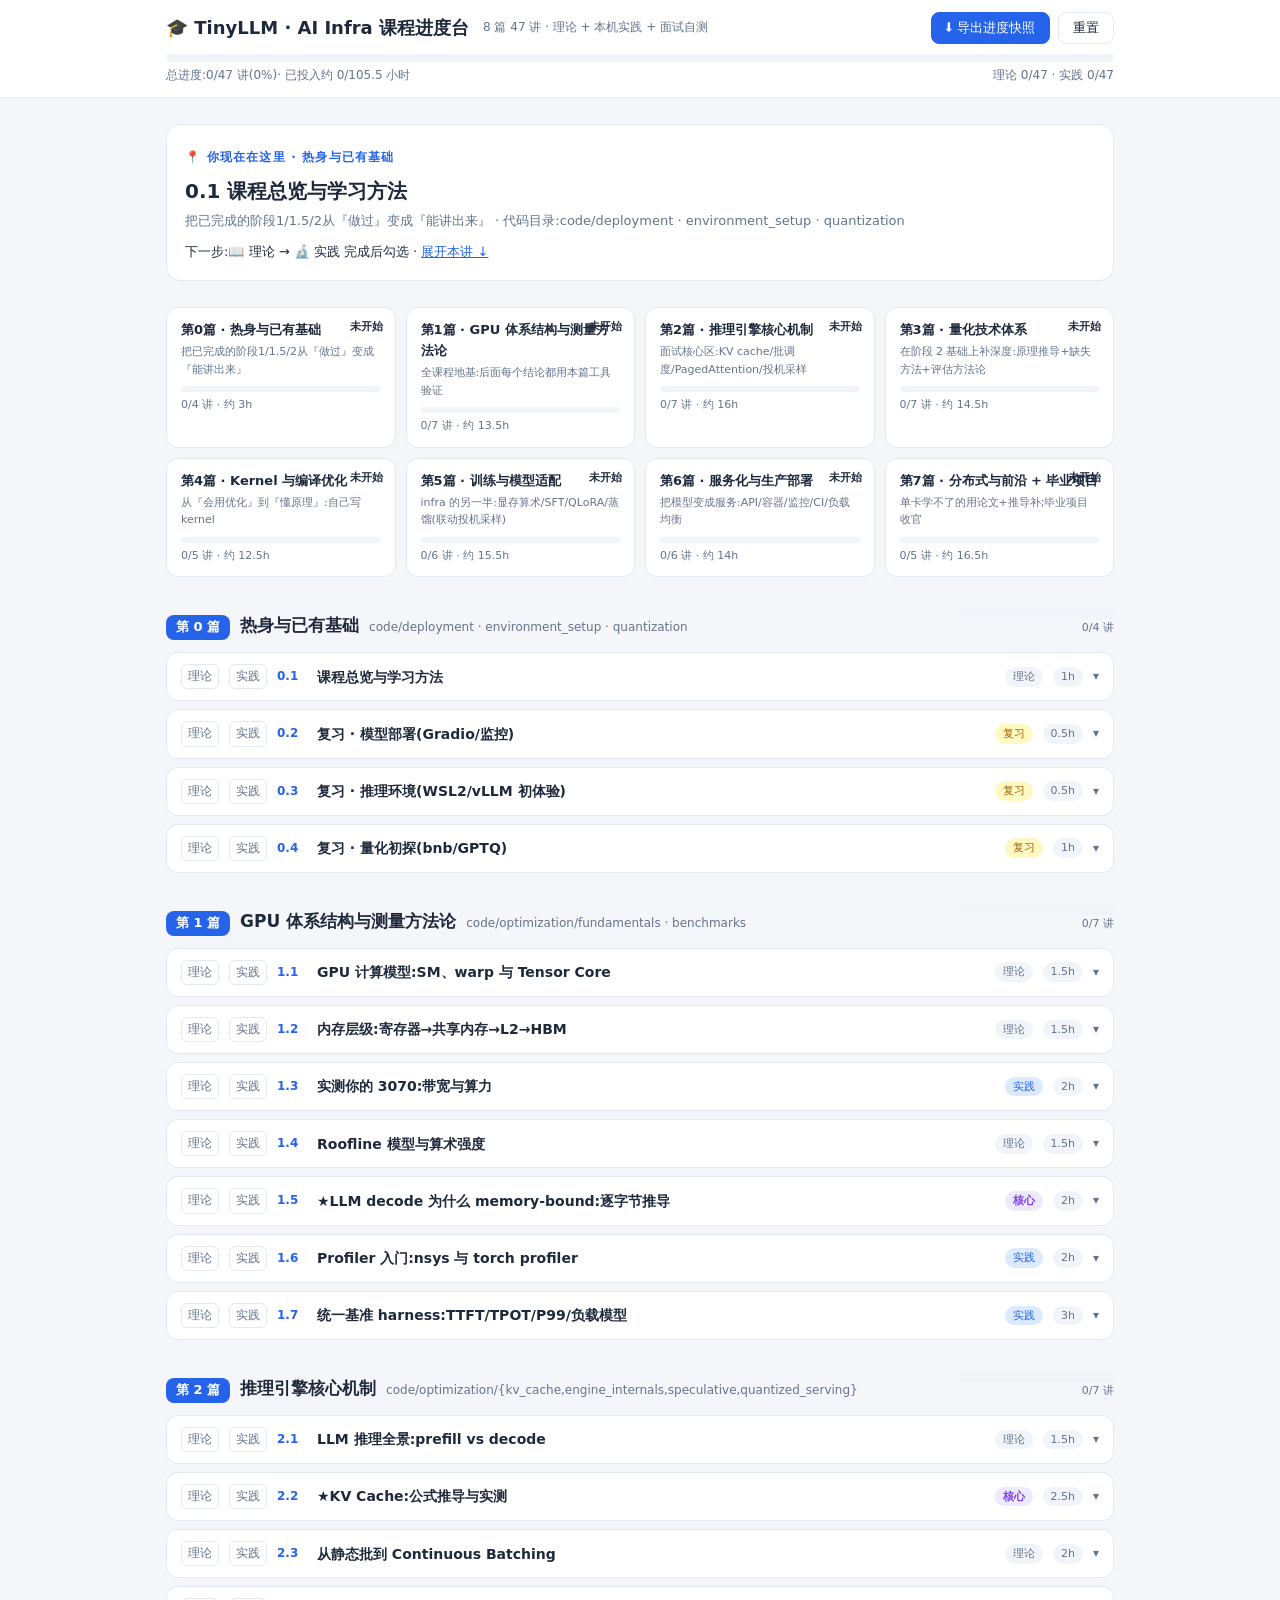
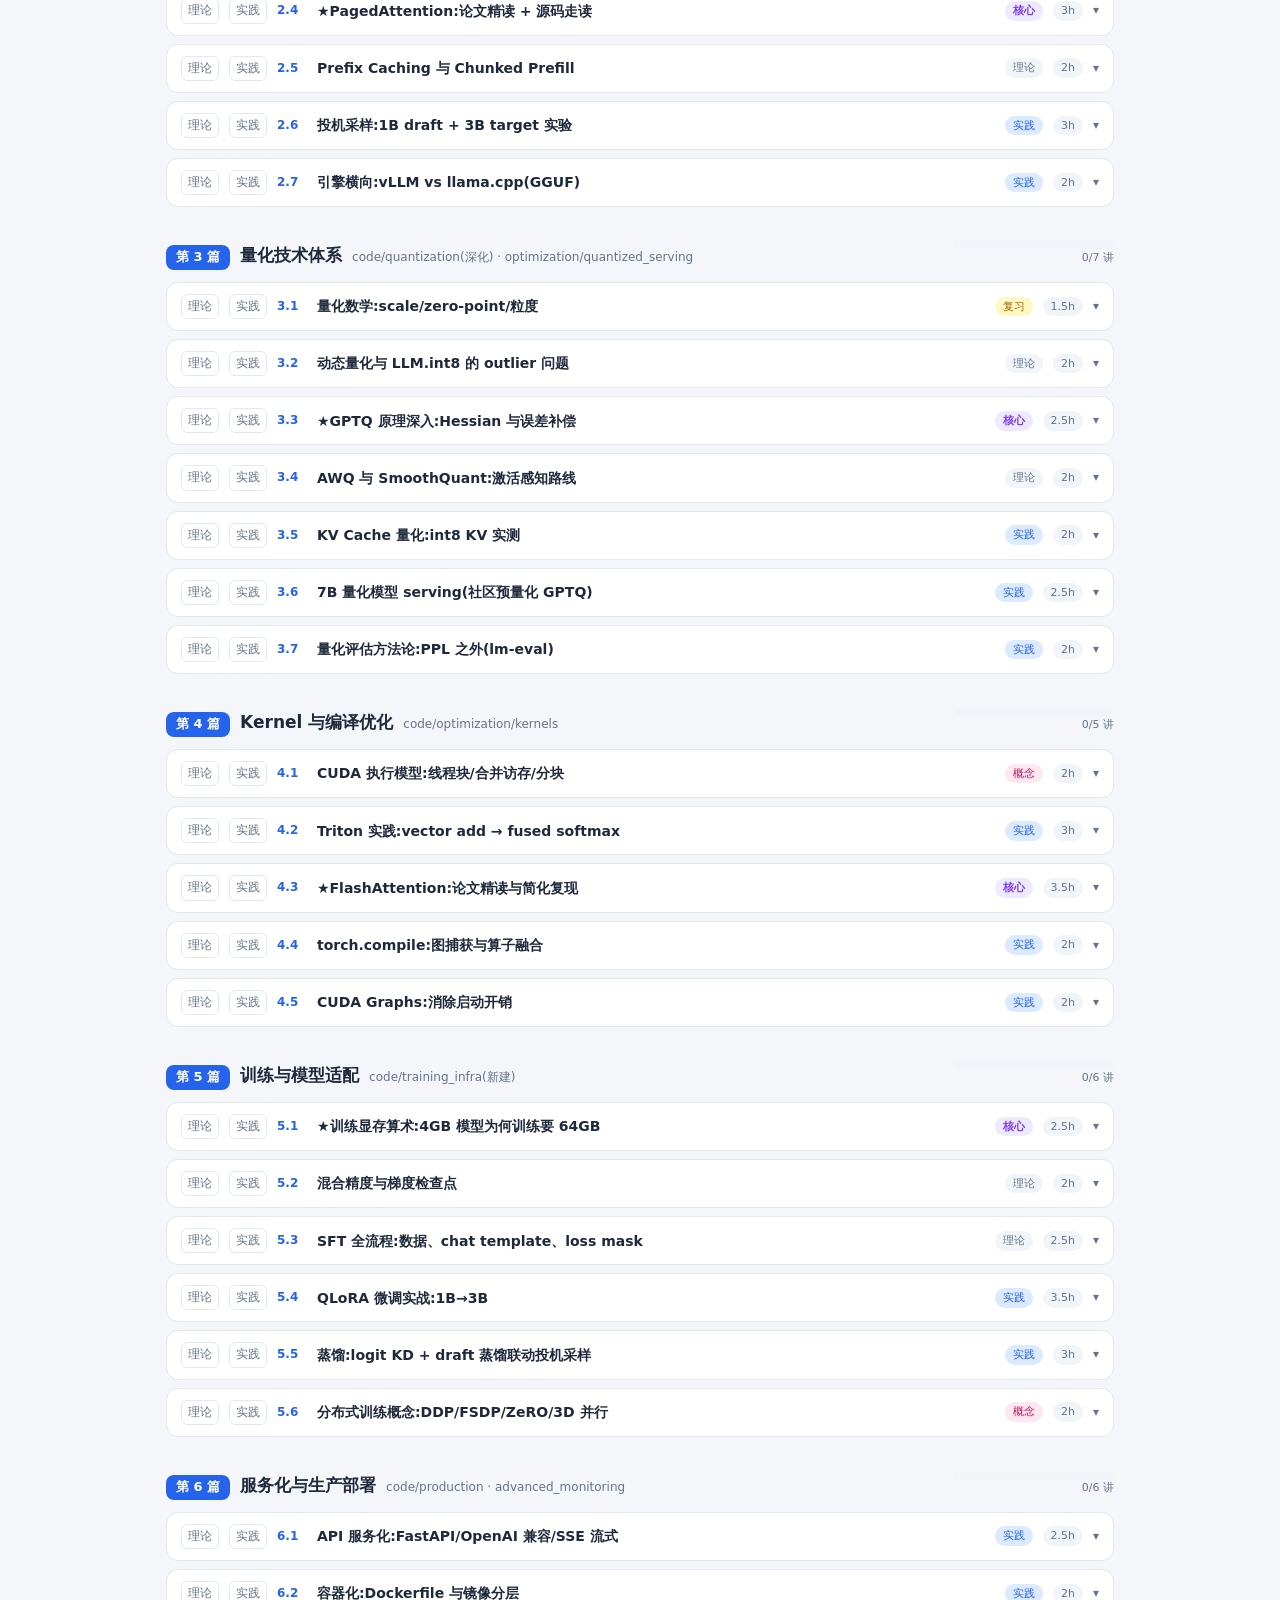
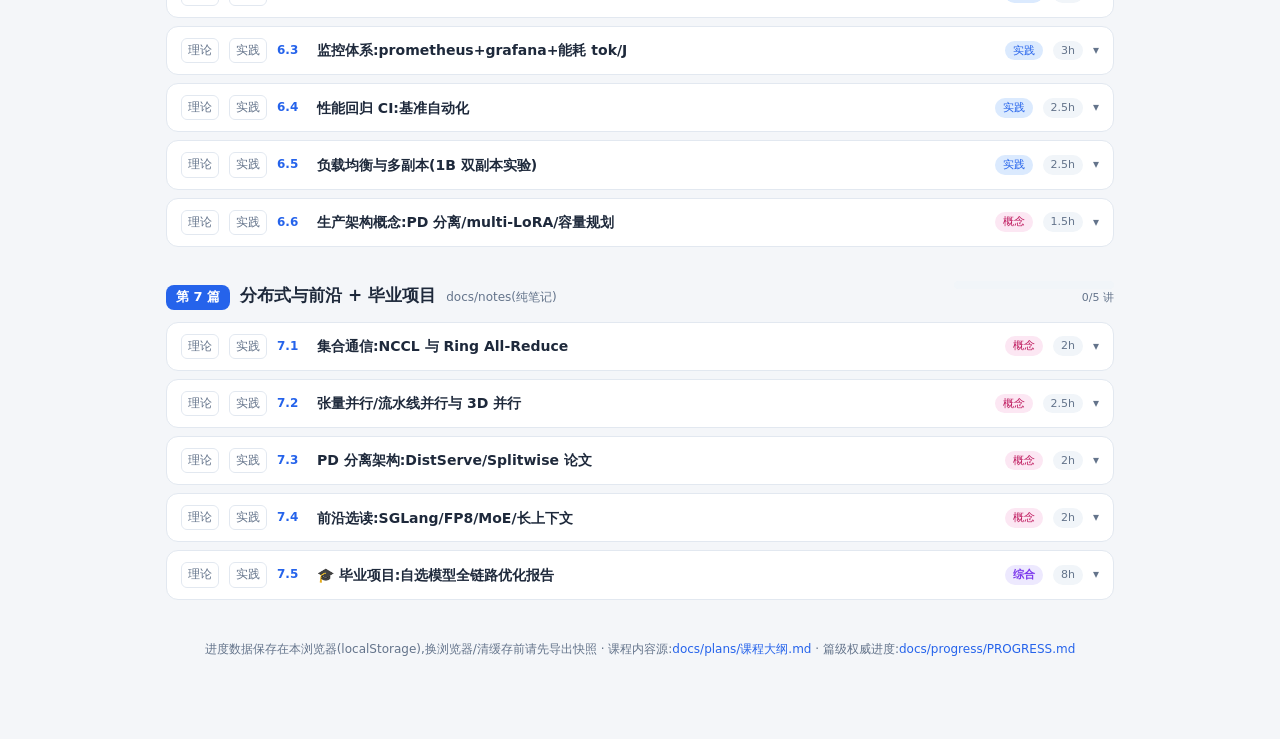
==== docs/dashboard.html @ 795a3717 "feat(curriculum): 课程制重构——课程大纲 + 网页进度台 - docs/plans/课程大纲.md: 8篇47讲(~105h),每讲含理论要点/实践任务/   产出物/面试自测;覆盖" ====
<!DOCTYPE html>
<html lang="zh-CN">
<head>
<meta charset="UTF-8">
<meta name="viewport" content="width=device-width, initial-scale=1.0">
<title>TinyLLM · AI Infra 课程进度台</title>
<style>
:root{
  --bg:#f4f6f9; --card:#ffffff; --ink:#1e293b; --sub:#64748b;
  --accent:#2563eb; --accent-soft:#dbeafe;
  --done:#16a34a; --done-soft:#dcfce7;
  --active:#f59e0b; --line:#e2e8f0; --chip:#f1f5f9;
  --core:#7c3aed; --core-soft:#ede9fe;
}
*{box-sizing:border-box;margin:0;padding:0}
body{font-family:system-ui,-apple-system,"Segoe UI","Microsoft YaHei",sans-serif;
  background:var(--bg);color:var(--ink);line-height:1.6;padding-bottom:80px}
.wrap{max-width:980px;margin:0 auto;padding:0 16px}
header{position:sticky;top:0;z-index:50;background:rgba(255,255,255,.92);
  backdrop-filter:blur(8px);border-bottom:1px solid var(--line);padding:12px 0}
.hd{display:flex;align-items:center;gap:14px;flex-wrap:wrap}
.hd h1{font-size:18px;font-weight:700}
.hd .sub{font-size:12px;color:var(--sub)}
.hd-right{margin-left:auto;display:flex;gap:8px}
.btn{border:1px solid var(--line);background:#fff;border-radius:8px;padding:6px 14px;
  font-size:13px;cursor:pointer;color:var(--ink)}
.btn:hover{border-color:var(--accent);color:var(--accent)}
.btn.primary{background:var(--accent);border-color:var(--accent);color:#fff}
.totalbar{margin-top:10px}
.bar{height:8px;background:var(--chip);border-radius:99px;overflow:hidden}
.bar>i{display:block;height:100%;background:linear-gradient(90deg,var(--accent),var(--done));
  border-radius:99px;transition:width .4s}
.totalbar .txt{font-size:12px;color:var(--sub);margin-top:4px;display:flex;justify-content:space-between}
section{margin-top:26px}
.card{background:var(--card);border:1px solid var(--line);border-radius:14px;padding:18px}
/* hero 当前位置 */
#hero .tag{font-size:12px;color:var(--accent);font-weight:600;letter-spacing:.1em}
#hero .now{font-size:20px;font-weight:700;margin:6px 0 4px}
#hero .desc{font-size:13px;color:var(--sub)}
#hero .acts{margin-top:10px;font-size:13px;color:var(--ink)}
/* 地图 */
.mapgrid{display:grid;grid-template-columns:repeat(auto-fill,minmax(215px,1fr));gap:10px}
.pcard{background:var(--card);border:1px solid var(--line);border-radius:12px;padding:12px 14px;
  cursor:pointer;transition:transform .15s,box-shadow .15s;position:relative}
.pcard:hover{transform:translateY(-2px);box-shadow:0 6px 16px rgba(30,41,59,.08)}
.pcard .pt{font-size:13px;font-weight:700}
.pcard .pg{font-size:11px;color:var(--sub);margin:2px 0 8px;min-height:28px}
.pcard .bar{height:6px}
.pcard .cnt{font-size:11px;color:var(--sub);margin-top:4px}
.pcard.st-done{border-color:var(--done)} .pcard.st-done .pt{color:var(--done)}
.pcard.st-act{border-color:var(--accent);box-shadow:0 0 0 2px var(--accent-soft)}
.pcard .st{position:absolute;top:10px;right:12px;font-size:11px;font-weight:700}
.st-done .st{color:var(--done)} .st-act .st{color:var(--accent)}
/* 篇 section */
.part-head{display:flex;align-items:baseline;gap:10px;flex-wrap:wrap;margin:34px 0 12px}
.part-head .pn{font-size:13px;font-weight:800;color:#fff;background:var(--accent);
  border-radius:8px;padding:2px 10px}
.part-head h2{font-size:17px;font-weight:800}
.part-head .pinfo{font-size:12px;color:var(--sub)}
.part-head .pbar{margin-left:auto;min-width:160px}
.part-head .pbar .cnt{font-size:11px;color:var(--sub);text-align:right}
/* lesson */
.lesson{background:var(--card);border:1px solid var(--line);border-radius:12px;
  margin-bottom:8px;overflow:hidden;transition:border-color .2s}
.lesson.l-done{border-color:var(--done)}
.lesson.l-part{border-color:var(--accent)}
.lrow{display:flex;align-items:center;gap:10px;padding:11px 14px;cursor:pointer;user-select:none}
.lrow:hover{background:#fafbfd}
.cbx{display:flex;align-items:center;gap:4px;font-size:12px;color:var(--sub);
  cursor:pointer;padding:2px 6px;border-radius:6px;border:1px solid var(--line);
  background:#fff;white-space:nowrap}
.cbx.on{color:var(--done);border-color:var(--done);background:var(--done-soft);font-weight:700}
.cbx input{display:none}
.lnum{font-size:12px;font-weight:800;color:var(--accent);min-width:30px}
.ltitle{font-size:14px;font-weight:600;flex:1}
.l-done .ltitle{color:var(--sub);text-decoration:line-through;text-decoration-color:#cbd5e1}
.badge{font-size:11px;padding:1px 8px;border-radius:99px;background:var(--chip);color:var(--sub);white-space:nowrap}
.badge.core{background:var(--core-soft);color:var(--core);font-weight:700}
.badge.lab{background:var(--accent-soft);color:var(--accent)}
.badge.review{background:#fef9c3;color:#a16207}
.badge.concept{background:#fce7f3;color:#be185d}
.chev{color:var(--sub);font-size:12px;transition:transform .2s}
.lesson.open .chev{transform:rotate(180deg)}
.detail{display:none;padding:4px 18px 16px;border-top:1px dashed var(--line)}
.lesson.open .detail{display:block}
.detail h4{font-size:12px;color:var(--accent);margin:12px 0 4px;font-weight:700;letter-spacing:.05em}
.detail ul,.detail ol{padding-left:20px;font-size:13px;color:var(--ink)}
.detail li{margin:3px 0}
.detail .art{font-size:13px;background:var(--chip);border-radius:8px;padding:8px 12px;margin-top:10px}
.detail .art b{font-size:12px;color:var(--sub);display:block}
footer{margin-top:40px;font-size:12px;color:var(--sub);text-align:center}
footer a{color:var(--accent);text-decoration:none}
/* modal */
#modal{display:none;position:fixed;inset:0;background:rgba(15,23,42,.45);z-index:100;
  align-items:center;justify-content:center;padding:20px}
#modal.show{display:flex}
.mbox{background:#fff;border-radius:14px;max-width:640px;width:100%;padding:20px;max-height:80vh;display:flex;flex-direction:column}
.mbox h3{font-size:15px;margin-bottom:10px}
.mbox textarea{flex:1;min-height:300px;font-family:Consolas,monospace;font-size:12px;
  border:1px solid var(--line);border-radius:8px;padding:10px;resize:vertical}
.mbox .mrow{display:flex;gap:8px;margin-top:10px;justify-content:flex-end}
@media(max-width:640px){.lrow{flex-wrap:wrap}.part-head .pbar{margin-left:0;width:100%}}
</style>
</head>
<body>
<header>
  <div class="wrap">
    <div class="hd">
      <h1>🎓 TinyLLM · AI Infra 课程进度台</h1>
      <span class="sub">8 篇 47 讲 · 理论 + 本机实践 + 面试自测</span>
      <div class="hd-right">
        <button class="btn primary" onclick="exportSnap()">⬇ 导出进度快照</button>
        <button class="btn" onclick="resetAll()">重置</button>
      </div>
    </div>
    <div class="totalbar">
      <div class="bar"><i id="tbar"></i></div>
      <div class="txt"><span id="ttxt">…</span><span id="tsub"></span></div>
    </div>
  </div>
</header>

<div class="wrap">
  <section id="hero" class="card"></section>
  <section id="mapwrap"><div class="mapgrid" id="map"></div></section>
  <main id="course"></main>
  <footer>
    进度数据保存在本浏览器(localStorage),换浏览器/清缓存前请先导出快照 ·
    课程内容源:<a href="plans/课程大纲.md">docs/plans/课程大纲.md</a> ·
    篇级权威进度:<a href="progress/PROGRESS.md">docs/progress/PROGRESS.md</a>
  </footer>
</div>

<div id="modal"><div class="mbox">
  <h3>📋 进度快照(复制后粘贴到 docs/progress/PROGRESS.md 的更新日志)</h3>
  <textarea id="snap" readonly></textarea>
  <div class="mrow">
    <button class="btn" onclick="document.getElementById('modal').classList.remove('show')">关闭</button>
    <button class="btn primary" onclick="copySnap()">复制到剪贴板</button>
  </div>
</div></div>

<script>
/* ================= 课程数据(与 docs/plans/课程大纲.md 同源) ================= */
const P=[
{num:0,title:"热身与已有基础",goal:"把已完成的阶段1/1.5/2从『做过』变成『能讲出来』",dir:"code/deployment · environment_setup · quantization",lessons:[
 {id:"0.1",t:"课程总览与学习方法",h:1,k:"理论",
  th:["知识体系总图与 8 篇依赖关系","每一讲的四步仪式:理论→实践→自测→勾选","进度台用法与两层进度体系"],
  lab:"通读课程地图,建立全局认知",art:"无(心里有地图即可)",
  qz:["课程 8 篇分别讲什么?","为什么测量篇排在最前面?"]},
 {id:"0.2",t:"复习 · 模型部署(Gradio/监控)",h:0.5,k:"复习",
  th:["Gradio 应用结构与多轮对话上下文传递","GPU/性能监控模块","device_map=auto 的作用"],
  lab:"启动 start.bat 跑一轮对话",art:"无",
  qz:["多轮对话的上下文如何传给模型?","device_map=auto 做了什么?"]},
 {id:"0.3",t:"复习 · 推理环境(WSL2/vLLM 初体验)",h:0.5,k:"复习",
  th:["WSL2+conda 工具链","vLLM 22× 提升的直观感受(机制留到第 2 篇精确化)"],
  lab:"无",art:"无",
  qz:["vLLM 比 Transformers 快的核心机制是什么?(先凭直觉答)"]},
 {id:"0.4",t:"复习 · 量化初探(bnb/GPTQ)",h:1,k:"复习",
  th:["动态量化 vs 静态量化","GPTQ 4.72× 压缩与 PPL 损失 2.29% 的数据回顾"],
  lab:"无",art:"无",
  qz:["动态/静态量化的本质区别?","GPTQ 的压缩比与精度代价各是多少?"]}]},
{num:1,title:"GPU 体系结构与测量方法论",goal:"全课程地基:后面每个结论都用本篇工具验证",dir:"code/optimization/fundamentals · benchmarks",lessons:[
 {id:"1.1",t:"GPU 计算模型:SM、warp 与 Tensor Core",h:1.5,k:"理论",
  th:["SM(3070=46个)/warp(32线程)/grid-block-thread 层级","SIMT 执行与 warp 分歧","Tensor Core 与 FP16 矩阵累加;occupancy 概念"],
  lab:"torch 查询设备属性,笔记画线程层级图",art:"fundamentals/docs/gpu-体系结构笔记.md",
  qz:["为什么 GPU 适合矩阵运算?","warp 分歧为什么会拖慢性能?"]},
 {id:"1.2",t:"内存层级:寄存器→共享内存→L2→HBM",h:1.5,k:"理论",
  th:["各级容量/带宽/延迟量级(3070 HBM=448GB/s)","容量与带宽的三角关系","访存局部性与合并访存(coalescing)"],
  lab:"整理 3070 各级内存参数表(并入 1.1 笔记)",art:"同 1.1",
  qz:["各级内存延迟的数量级?","为什么 kernel 优化第一课是合并访存?"]},
 {id:"1.3",t:"实测你的 3070:带宽与算力",h:2,k:"实践",
  th:["有效带宽 vs 标称带宽","matmul 算力测试方法"],
  lab:"大张量拷贝测带宽(目标≥350GB/s)+ fp16 matmul 测 TFLOPS,解释与标称差距",art:"fundamentals/bench_bandwidth.py + 日志",
  qz:["为什么有效带宽只有标称的 70-80%?","你的 roofline 两个顶点各是多少?"]},
 {id:"1.4",t:"Roofline 模型与算术强度",h:1.5,k:"理论",
  th:["AI = FLOPs/Bytes;屋顶 = min(峰值算力, 带宽×AI)","3070 平衡点约 45-90 FLOP/Byte(用 1.3 实测值)","memory/compute bound 判定"],
  lab:"手绘 roofline 图并标注典型 kernel 位置",art:"fundamentals/docs/roofline-推导.md",
  qz:["给定 kernel 的 FLOPs 和字节数,如何判断 bound?","batch 增大对 AI 的影响?"]},
 {id:"1.5",t:"★LLM decode 为什么 memory-bound:逐字节推导",h:2,k:"核心",
  th:["decode 每 token 读全部权重:1B fp16≈2.5GB → 上限 448/2.5≈180 tok/s","GPTQ 4-bit 读量降至 ~0.7GB → 上限 ~640 tok/s","与阶段 2 实测差距的逐项解释(kernel 效率/非权重读/调度)","batch 增大:权重读摊薄 → AI 上升 → 吞吐先升后饱和"],
  lab:"把推导写成笔记,对照阶段 2 bench 数据逐项解释差距",art:"fundamentals/docs/decode-memory-bound-推导.md",
  qz:["★7B fp16 在 A100(2TB/s)上 decode 理论 tok/s?","为什么小模型量化常不提速、大模型却明显提速?"]},
 {id:"1.6",t:"Profiler 入门:nsys 与 torch profiler",h:2,k:"实践",
  th:["nsys 时间线:CPU/GPU/kernel/拷贝","torch profiler + kineto","WSL2 下 ncu 不可用(用时间线级替代)"],
  lab:"profile Transformers 生成 100 token,找出时间大头 kernel",art:"fundamentals/logs/nsys-初体验.md",
  qz:["时间线上的『空隙』意味着什么?","如何从 profile 判断优化访存还是计算?"]},
 {id:"1.7",t:"统一基准 harness:TTFT/TPOT/P99/负载模型",h:3,k:"实践",
  th:["TTFT(prefill)/TPOT(decode) 指标定义;P50/P99","open vs closed loop;长度分布与到达过程","重复次数与方差报告"],
  lab:"实现 benchmarks/bench.py,复现阶段1.5 的 349.6 tok/s 基线(±10%)",art:"code/optimization/benchmarks/bench.py + 使用说明",
  qz:["TTFT 和 TPOT 分别反映哪个阶段?","为什么基准必须报 P99 和方差?"]}]},
{num:2,title:"推理引擎核心机制",goal:"面试核心区:KV cache/批调度/PagedAttention/投机采样",dir:"code/optimization/{kv_cache,engine_internals,speculative,quantized_serving}",lessons:[
 {id:"2.1",t:"LLM 推理全景:prefill vs decode",h:1.5,k:"理论",
  th:["prefill 一次算完→compute-bound;decode 逐 token→memory-bound","TTFT/TPOT 的归属;两阶段对硬件诉求的矛盾(为 7.3 埋伏笔)"],
  lab:"用 harness 测 prefill/decode 时间随输入长度的变化曲线",art:"kv_cache/logs/prefill-decode-曲线.md",
  qz:["为什么 prefill 是 compute-bound?","这个矛盾引出了什么架构?"]},
 {id:"2.2",t:"★KV Cache:公式推导与实测",h:2.5,k:"核心",
  th:["为什么自回归要缓存 K/V","公式:2×layers×kv_heads×head_dim×bytes×seq","本机模型代入:16层/8KV头/64维/fp16 → 32KB/token","GQA 把 128KB 降到 32KB;8GB 显存容量推算"],
  lab:"不同 seq_len/batch 实测显存增量 vs 公式(误差<5%);推导最大并发×上下文",art:"kv_cache/kv_cache_math.py + 验证日志",
  qz:["★手算:7B(32层/8KV头/128维)fp16,4k 上下文单条 KV 多大?","MQA/GQA/MLA 各是什么?"]},
 {id:"2.3",t:"从静态批到 Continuous Batching",h:2,k:"理论",
  th:["static batching 的尾部等待浪费","iteration 级调度;vLLM scheduler 核心循环;max_num_seqs"],
  lab:"max_num_seqs=1/2/4/8/16 吞吐曲线",art:"engine_internals/logs/cb-吞吐曲线.md",
  qz:["CB 为什么提升 GPU 利用率?","与 CPU 批处理调度的异同?"]},
 {id:"2.4",t:"★PagedAttention:论文精读 + 源码走读",h:3,k:"核心",
  th:["OS 虚拟内存借鉴:逻辑块/物理块/block table","消除内部碎片与预预留浪费;代价=块表间接寻址","vLLM 源码:scheduler.py + block manager"],
  lab:"源码走读笔记 + 一次 generate 的调用链图;开 block 用量日志观测",art:"engine_internals/docs/vllm-源码走读.md",
  qz:["PagedAttention 借鉴了 OS 什么机制?解决了什么浪费?","block_size 的取舍?"]},
 {id:"2.5",t:"Prefix Caching 与 Chunked Prefill",h:2,k:"理论",
  th:["前缀复用(多轮对话/system prompt);block 命中逻辑","chunked prefill:切长 prefill 避免 TTFT 阻塞 TPOT"],
  lab:"共享 1k system prompt 的请求,开/关 prefix caching 的 TTFT 对比",art:"kv_cache/logs/prefix-caching-对比.md",
  qz:["prefix caching 的命中条件?","chunked prefill 缓解什么问题?"]},
 {id:"2.6",t:"投机采样:1B draft + 3B target 实验",h:3,k:"实践",
  th:["draft 逐 token 预测 + target 并行验证;acceptance rate","理论加速上界;输出分布与收益关系"],
  lab:"vLLM speculative decoding(1B draft+3B GPTQ target);测 acceptance 与加速比;找盈亏平衡点",art:"speculative/logs/投机采样-实验.md",
  qz:["投机采样为什么不改变输出分布?","★acceptance 多少才划算(期望推导)?"]},
 {id:"2.7",t:"引擎横向:vLLM vs llama.cpp(GGUF)",h:2,k:"实践",
  th:["llama.cpp/GGUF 生态定位(边缘 vs 数据中心)","Q4_K_M 混合位宽 vs GPTQ;GGUF 用社区预量化(自行转换 7B 超内存)"],
  lab:"同规模模型 vLLM vs llama.cpp 基准对比",art:"quantized_serving/logs/引擎对比.md",
  qz:["为什么边缘侧偏好 llama.cpp?","Q4_K_M 的混合位宽是什么思路?"]}]},
{num:3,title:"量化技术体系",goal:"在阶段 2 基础上补深度:原理推导+缺失方法+评估方法论",dir:"code/quantization(深化) · optimization/quantized_serving",lessons:[
 {id:"3.1",t:"量化数学:scale/zero-point/粒度",h:1.5,k:"复习",
  th:["线性量化 q=round(x/s)+z;对称/非对称","per-tensor/channel/group 粒度的误差-存储权衡","INT4 的 16 电平问题"],
  lab:"无(重读量化基础概念并整理公式卡片)",art:"笔记并入量化基础概念.md",
  qz:["group_size 128→32,存储与误差怎么变?","为什么权重量化常用对称?"]},
 {id:"3.2",t:"动态量化与 LLM.int8 的 outlier 问题",h:2,k:"理论",
  th:["outlier channels 现象与成因","LLM.int8 混合精度分解(离群列 fp16+其余 int8)","NF4 信息论最优 4-bit"],
  lab:"复看阶段 2 bnb 实验,用论文视角重写结论",art:"code/quantization/docs/深化-动态量化.md",
  qz:["outlier channels 的成因与危害?","LLM.int8 的代价是什么?"]},
 {id:"3.3",t:"★GPTQ 原理深入:Hessian 与误差补偿",h:2.5,k:"核心",
  th:["OBQ→GPTQ;Hessian 矩阵近似与逐列量化","量化误差传播补偿(修后面的列)","校准数据的作用与敏感性"],
  lab:"对已产出 GPTQ 模型做逐层权重误差分析(MSE per layer)",art:"code/quantization/docs/深化-GPTQ原理.md",
  qz:["GPTQ 为什么能『边量化边补偿』?","校准集分布不匹配会怎样?"]},
 {id:"3.4",t:"AWQ 与 SmoothQuant:激活感知路线",h:2,k:"理论",
  th:["AWQ:按激活尺度保护重要权重的等效缩放","SmoothQuant:激活难度迁移到权重","GPTQ/AWQ/SmoothQuant 三线对比"],
  lab:"读两篇论文,写三线对比表",art:"code/quantization/docs/AWQ-SmoothQuant-笔记.md",
  qz:["AWQ 不训练凭什么精度好?","SmoothQuant 解决 W4A8 的什么矛盾?"]},
 {id:"3.5",t:"KV Cache 量化:int8 KV 实测",h:2,k:"实践",
  th:["KV int8 机制;与权重量化的敏感度差异","fp8 需新卡(Ada+),3070 只能 int8"],
  lab:"vLLM --kv-cache-dtype int8:吞吐/显存/PPL 三维对比(harness)",art:"kv_cache/logs/kv-int8-对比.md",
  qz:["KV 量化对长上下文收益为什么更大?","int8 KV 的精度风险点?"]},
 {id:"3.6",t:"7B 量化模型 serving(社区预量化 GPTQ)",h:2.5,k:"实践",
  th:["显存预算表:权重4GB+KV+激活+预留 vs 8GB","max_model_len/max_num_seqs 容量取舍","对照 1.5 验证『7B 量化提速比 1B 明显』"],
  lab:"社区预量化 Qwen2.5-7B-GPTQ 部署 + 基准(附录A) ",art:"quantized_serving/logs/7b-serving-基准.md",
  qz:["8GB 跑 7B 的三个关键配置?","7B vs 1B 量化收益差异及原因?"]},
 {id:"3.7",t:"量化评估方法论:PPL 之外(lm-eval)",h:2,k:"实践",
  th:["PPL 局限:语言建模≠任务能力","下游任务评测(lm-eval/MMLU 子集)","能力退化模式:知识/推理/格式敏感度"],
  lab:"lm-eval 对比 FP16/GPTQ/NF4",art:"code/quantization/logs/lm-eval-对比.md",
  qz:["为什么 PPL 几乎不变但任务能力可能掉?","量化评估至少应含哪几维?"]}]},
{num:4,title:"Kernel 与编译优化",goal:"从『会用优化』到『懂原理』:自己写 kernel",dir:"code/optimization/kernels",lessons:[
 {id:"4.1",t:"CUDA 执行模型:线程块/合并访存/分块",h:2,k:"概念",
  th:["grid/block/thread 与硬件映射;合并访存","共享内存分块 matmul(每 block 算一个 tile)","bank conflict 概念"],
  lab:"手绘分块 matmul 数据流图(不写 CUDA 代码)",art:"kernels/docs/cuda-执行模型笔记.md",
  qz:["★分块 matmul 为什么快(访存量分析)?","共享内存和 L1 的关系?"]},
 {id:"4.2",t:"Triton 实践:vector add → fused softmax",h:3,k:"实践",
  th:["block 编程模型(program 实例);与 CUDA 的对应","为什么 ML 工程师学 Triton(torch.compile 后端就是它)","autotune"],
  lab:"vector add → fused softmax;对比 torch 原生性能",art:"kernels/triton_basics.py + 基准日志",
  qz:["Triton 的 program/block 与 CUDA 什么对应?","fused softmax 省在哪里?"]},
 {id:"4.3",t:"★FlashAttention:论文精读与简化复现",h:3.5,k:"核心",
  th:["naive attention 的 HBM 流量 O(N²)","online softmax:增量 max/sum,数值稳定","tiling 后访存降阶;显存 O(N)","为什么 decode 阶段收益小"],
  lab:"Triton 简化复现 tiled attention,对比 naive 显存与速度",art:"kernels/flash_attention_toy.py + docs/FA-精读笔记.md",
  qz:["★FA 又快又省显存各自的原因?","online softmax 怎么保证数值稳定?","为什么 FA 对 prefill 收益大、decode 小?"]},
 {id:"4.4",t:"torch.compile:图捕获与算子融合",h:2,k:"实践",
  th:["Dynamo 图捕获;Inductor 融合+Triton 生成","reduce-overhead 模式与 CUDA Graph 的关系","dynamic shape 痛点"],
  lab:"1B 推理开/关 compile 延迟对比;观察生成 kernel",art:"kernels/logs/torch-compile-对比.md",
  qz:["compile 的加速来自哪两类手段?","dynamic shape 为什么是痛点?"]},
 {id:"4.5",t:"CUDA Graphs:消除启动开销",h:2,k:"实践",
  th:["kernel 启动开销(~几μs/个);图捕获+单次提交","静态形状约束;vLLM 默认用 CUDA Graph"],
  lab:"torch.cuda.graphs 捕获 decode 步,测小 batch 延迟收益",art:"kernels/logs/cuda-graphs-对比.md",
  qz:["什么时候 CUDA Graph 收益最大?","捕获失败常见原因?"]}]},
{num:5,title:"训练与模型适配",goal:"infra 的另一半:显存算术/SFT/QLoRA/蒸馏(联动投机采样)",dir:"code/training_infra(新建)",lessons:[
 {id:"5.1",t:"★训练显存算术:4GB 模型为何训练要 64GB",h:2.5,k:"核心",
  th:["混合精度 16 bytes/param:权重2B+梯度2B+fp32 master 4B+Adam m/v 8B","1B→16GB、7B→112GB 推导;激活与序列长度","推论:8GB 卡连 1B 全参都放不下→必须 LoRA/QLoRA"],
  lab:"实测 1B 训练一步显存 vs 推导对照",art:"training_infra/docs/训练显存算术.md",
  qz:["★手算:7B Adam 混合精度最少多少显存?","为什么 ZeRO 能省?"]},
 {id:"5.2",t:"混合精度与梯度检查点",h:2,k:"理论",
  th:["bf16 vs fp16(范围/精度取舍);loss scaling","梯度检查点:重计算换激活显存 O(N)→O(√N)"],
  lab:"开/关 grad ckpt 的显存与速度对比",art:"training_infra/logs/amp-ckpt-对比.md",
  qz:["bf16 为什么不需要 loss scaling?","重计算的开销有多大?"]},
 {id:"5.3",t:"SFT 全流程:数据、chat template、loss mask",h:2.5,k:"理论",
  th:["指令微调目标;alpaca/sharegpt 数据格式","chat template 与特殊 token;只对 assistant 段回传 loss","数据质量>数量"],
  lab:"构造 200 条小数据集(开源子集或本地模型生成)",art:"training_infra/data/ + docs/SFT-流程笔记.md",
  qz:["SFT 的 loss 与预训练有何不同?","为什么必须 mask 掉 prompt 段?"]},
 {id:"5.4",t:"QLoRA 微调实战:1B→3B",h:3.5,k:"实践",
  th:["LoRA:ΔW=BA 低秩分解;r/alpha 意义;只训 <1% 参数","QLoRA:NF4 冻结底座+分页优化器(阶段3.2 回收)","显存账:3B QLoRA≈2GB底座+小优化器+激活"],
  lab:"peft 对 1B→3B SFT(5.3 数据);loss 曲线+效果对比",art:"training_infra/qlora_sft.py + 训练日志 + 效果样例",
  qz:["LoRA 为什么有效(低秩假设)?","r 越大越好吗?","QLoRA 里量化的对象是谁?"]},
 {id:"5.5",t:"蒸馏:logit KD + draft 蒸馏联动投机采样",h:3,k:"实践",
  th:["软标签与温度 T;KL 蒸馏损失;hard/soft 对比","★面向 target 蒸馏 draft → 提升 acceptance(课程特色联动)"],
  lab:"3B→0.5B 蒸馏;蒸馏 draft 接回 2.6,对比 acceptance 与加速比",art:"training_infra/distill.py + speculative/logs/蒸馏draft对比.md",
  qz:["温度 T 调高/调低的含义?","蒸馏与 SFT 的 loss 差异?","蒸馏在推理 infra 中扮演什么角色?"]},
 {id:"5.6",t:"分布式训练概念:DDP/FSDP/ZeRO/3D 并行",h:2,k:"概念",
  th:["DP→DDP(梯度 all-reduce);ZeRO 1/2/3 分别切什么","TP(每层切权重,通信频繁)/PP(micro-batch,bubble 公式)","3D 并行组合;Megatron 的位置"],
  lab:"读 FSDP/DeepSpeed 文档,整理『单卡学不了但必须懂』对照表",art:"training_infra/docs/分布式训练概念.md",
  qz:["ZeRO-3 切什么,代价是什么?","★bubble 公式与缓解手段?"]}]},
{num:6,title:"服务化与生产部署",goal:"把模型变成服务:API/容器/监控/CI/负载均衡",dir:"code/production · advanced_monitoring",lessons:[
 {id:"6.1",t:"API 服务化:FastAPI/OpenAI 兼容/SSE 流式",h:2.5,k:"实践",
  th:["OpenAI 兼容协议(/v1/chat/completions);SSE 流式;并发模型"],
  lab:"FastAPI 封装 3B GPTQ(流式);并发 1/4/16 压测",art:"production/api_server.py + 压测日志",
  qz:["SSE 与 WebSocket 的取舍?","流式为什么降低体感延迟?"]},
 {id:"6.2",t:"容器化:Dockerfile 与镜像分层",h:2,k:"实践",
  th:["镜像分层与缓存;模型挂载 vs 打包;WSL2 的 Docker"],
  lab:"Dockerfile 固化 6.1 服务;镜像体积优化",art:"production/Dockerfile + 部署说明",
  qz:["镜像 vs 容器?","为什么模型文件用挂载不打包?"]},
 {id:"6.3",t:"监控体系:prometheus+grafana+能耗 tok/J",h:3,k:"实践",
  th:["指标分层:请求级 TTFT/TPOT、系统级 GPU、能效 tok/J","exporter→prometheus→grafana 管道;告警规则"],
  lab:"6.1 服务加指标导出;管道跑通(建议 Windows 侧省 WSL 内存);功耗采样算 tok/J",art:"advanced_monitoring/ 管道配置 + 截图",
  qz:["四类黄金指标?","tok/J 怎么测、为什么重要?"]},
 {id:"6.4",t:"性能回归 CI:基准自动化",h:2.5,k:"实践",
  th:["性能回归原理;GitHub Actions 无 GPU runner → 本地定时方案"],
  lab:"定时自动跑 harness,结果入库 git,阈值对比脚本",art:"advanced_monitoring/perf_ci.sh + 基准历史",
  qz:["为什么优化必须配回归 CI?","本地 CI 与云端 CI 的取舍?"]},
 {id:"6.5",t:"负载均衡与多副本(1B 双副本实验)",h:2.5,k:"实践",
  th:["轮询/最少连接;会话亲和;健康检查;容量=f(显存/模型)"],
  lab:"nginx + 2×1B GPTQ 副本(每副本~1GB);单/双副本压测对比",art:"production/nginx.conf + 对比日志",
  qz:["何时需要多副本?","单机多副本 vs 多机的本质差异?"]},
 {id:"6.6",t:"生产架构概念:PD 分离/multi-LoRA/容量规划",h:1.5,k:"概念",
  th:["PD 分离(为何/怎么分);multi-LoRA serving(S-LoRA 思想)","容量规划(goodput、SLO 达标率);弹性伸缩"],
  lab:"无(概念笔记)",art:"笔记并入 production/docs/",
  qz:["PD 分离的收益来源?","多 LoRA serving 省在哪?"]}]},
{num:7,title:"分布式与前沿 + 毕业项目",goal:"单卡学不了的用论文+推导补;毕业项目收官",dir:"docs/notes(纯笔记)",lessons:[
 {id:"7.1",t:"集合通信:NCCL 与 Ring All-Reduce",h:2,k:"概念",
  th:["NCCL 的角色;ring all-reduce 算法","★通信量推导 2(n-1)/n×S;α-β 模型;通信计算重叠"],
  lab:"推导笔记 + 手算例题",art:"docs/notes/集合通信.md",
  qz:["★8 卡 ring all-reduce 每 GPU 通信量?","为什么 ring 优于树(带宽利用)?"]},
 {id:"7.2",t:"张量并行/流水线并行与 3D 并行",h:2.5,k:"概念",
  th:["TP:Megatron 式切权重,每层 all-reduce(要 NVLink)","PP:micro-batch 与 1F1B;bubble=(p-1)/(m+p-1)","DP+TP+PP 的 3D 组合;通信/显存/容忍度对比表"],
  lab:"整理 3D 并行分配原则对照表",art:"docs/notes/并行策略.md",
  qz:["TP 为什么必须在快互连内?","3D 并行各维切给谁(角色)?"]},
 {id:"7.3",t:"PD 分离架构:DistServe/Splitwise 论文",h:2,k:"概念",
  th:["干扰量化;解耦后的调度与 KV 传输;与 2.1/2.5 呼应"],
  lab:"论文精读笔记",art:"docs/notes/PD分离.md",
  qz:["PD 分离解决的两个问题?","KV 传输成为新瓶颈怎么办?"]},
 {id:"7.4",t:"前沿选读:SGLang/FP8/MoE/长上下文",h:2,k:"概念",
  th:["SGLang/RadixAttention(前缀树缓存);FP8 生态","MoE serving 专家路由挑战;Ring Attention/上下文并行"],
  lab:"选读 2 篇写笔记",art:"docs/notes/前沿选读.md",
  qz:["RadixAttention 与 2.5 prefix caching 的关系?","MoE 对显存/带宽的新矛盾?"]},
 {id:"7.5",t:"🎓 毕业项目:自选模型全链路优化报告",h:8,k:"综合",
  th:["选题 A:3B 全链路优化(量化→KV int8→CUDA Graph→QoS→tok/J)","选题 B:蒸馏 draft 投机采样流水线(蒸馏→acceptance→收益→成本)","选题 C:自选(与老师确认)"],
  lab:"技术博客 docs/05-毕业项目篇.md + 完整代码 + 15 分钟模拟面试答辩",art:"博客+代码+汇报提纲",
  qz:["验收:每个结论有数据;能答『为什么有效/代价是什么』"]}]}];

/* ================= 状态 ================= */
const KEY='tinyllm-course-v1';
let S={};try{S=JSON.parse(localStorage.getItem(KEY)||'{}')}catch(e){S={}}
function save(){localStorage.setItem(KEY,JSON.stringify(S))}
function st(id){return S[id]||{t:false,p:false}}
function setP(id,f,v){S[id]=Object.assign({t:false,p:false},S[id]);S[id][f]=v;save();render()}
function done(l){const s=st(l.id);return s.t&&s.p}
function esc(s){return String(s).replace(/&/g,'&amp;').replace(/</g,'&lt;').replace(/>/g,'&gt;')}

const BADGE={理论:'',实践:'lab',复习:'review',核心:'core',概念:'concept',综合:'core'};

function render(){
  const total=P.reduce((a,p)=>a+p.lessons.length,0);
  const doneN=P.reduce((a,p)=>a+p.lessons.filter(done).length,0);
  const tN=P.reduce((a,p)=>a+p.lessons.filter(l=>st(l.id).t).length,0);
  const pN=P.reduce((a,p)=>a+p.lessons.filter(l=>st(l.id).p).length,0);
  const hrs=P.reduce((a,p)=>a+p.lessons.reduce((b,l)=>b+l.h,0),0);
  const dhrs=P.reduce((a,p)=>a+p.lessons.filter(done).reduce((b,l)=>b+l.h,0),0);
  document.getElementById('tbar').style.width=(doneN/total*100)+'%';
  document.getElementById('ttxt').textContent=`总进度:${doneN}/${total} 讲(${Math.round(doneN/total*100)}%)· 已投入约 ${dhrs}/${hrs} 小时`;
  document.getElementById('tsub').textContent=`理论 ${tN}/${total} · 实践 ${pN}/${total}`;

  /* hero: 第一个未完成讲 */
  let cur=null,curPart=null;
  outer:for(const p of P){for(const l of p.lessons){if(!done(l)){cur=l;curPart=p;break outer}}}
  const hero=document.getElementById('hero');
  if(!cur){hero.innerHTML=`<span class="tag">🎓 课程完成</span>
    <div class="now">全部 ${total} 讲已完成!</div>
    <div class="desc">毕业项目答辩通过后,记得在 PROGRESS.md 记录里程碑,并把面试速查过一遍。</div>`}
  else{const s=st(cur.id);const need=[];if(!s.t)need.push('📖 理论');if(!s.p)need.push('🔬 实践');
    hero.innerHTML=`<span class="tag">📍 你现在在这里 · ${esc(curPart.title)}</span>
    <div class="now">${cur.id} ${esc(cur.t)}</div>
    <div class="desc">${esc(curPart.goal)} · 代码目录:${esc(curPart.dir)}</div>
    <div class="acts">下一步:${need.join(' → ')} 完成后勾选 ·
      <a href="#" onclick="jumpTo('${cur.id}');return false" style="color:var(--accent)">展开本讲 ↓</a></div>`}

  /* map */
  document.getElementById('map').innerHTML=P.map(p=>{
    const d=p.lessons.filter(done).length,n=p.lessons.length;
    const cls=d===n?'st-done':(d>0?'st-act':'');
    const label=d===n?'✓ 完成':(d>0?'进行中':'未开始');
    return `<div class="pcard ${cls}" onclick="document.getElementById('part-${p.num}').scrollIntoView({behavior:'smooth'})">
      <span class="st">${label}</span>
      <div class="pt">第${p.num}篇 · ${esc(p.title)}</div>
      <div class="pg">${esc(p.goal)}</div>
      <div class="bar"><i style="width:${d/n*100}%;background:${d===n?'var(--done)':'var(--accent)'}"></i></div>
      <div class="cnt">${d}/${n} 讲 · 约 ${p.lessons.reduce((a,l)=>a+l.h,0)}h</div></div>`}).join('');

  /* course sections */
  document.getElementById('course').innerHTML=P.map(p=>{
    const d=p.lessons.filter(done).length,n=p.lessons.length;
    return `<div id="part-${p.num}">
      <div class="part-head"><span class="pn">第 ${p.num} 篇</span><h2>${esc(p.title)}</h2>
        <span class="pinfo">${esc(p.dir)}</span>
        <div class="pbar"><div class="bar"><i style="width:${d/n*100}%;background:${d===n?'var(--done)':'var(--accent)'}"></i></div>
        <div class="cnt">${d}/${n} 讲</div></div></div>
      ${p.lessons.map(l=>{
        const s=st(l.id),isD=s.t&&s.p,isP=s.t||s.p;
        return `<div class="lesson ${isD?'l-done':(isP?'l-part':'')}" id="L${l.id}">
        <div class="lrow" onclick="toggleL('${l.id}',event)">
          <label class="cbx ${s.t?'on':''}" onclick="event.stopPropagation()">
            <input type="checkbox" ${s.t?'checked':''} onchange="setP('${l.id}','t',this.checked)">理论</label>
          <label class="cbx ${s.p?'on':''}" onclick="event.stopPropagation()">
            <input type="checkbox" ${s.p?'checked':''} onchange="setP('${l.id}','p',this.checked)">实践</label>
          <span class="lnum">${l.id}</span>
          <span class="ltitle">${esc(l.t)}</span>
          <span class="badge ${BADGE[l.k]||''}">${l.k}</span>
          <span class="badge">${l.h}h</span>
          <span class="chev">▾</span></div>
        <div class="detail">
          <h4>📖 理论要点</h4><ul>${l.th.map(x=>`<li>${esc(x)}</li>`).join('')}</ul>
          <h4>🔬 实践任务</h4><ul><li>${esc(l.lab)}</li></ul>
          <h4>✅ 面试自测(能脱稿回答再勾理论)</h4>
          <ol>${l.qz.map(x=>`<li>${esc(x)}</li>`).join('')}</ol>
          <div class="art"><b>产出物(实践勾选标准:已入库)</b>${esc(l.art)}</div>
        </div></div>`}).join('')}</div>`}).join('');
}
function toggleL(id,e){if(e&&e.target.tagName==='INPUT')return;
  document.getElementById('L'+id).classList.toggle('open')}
function jumpTo(id){const el=document.getElementById('L'+id);if(!el)return;
  el.classList.add('open');el.scrollIntoView({behavior:'smooth',block:'center'})}
function resetAll(){if(confirm('确定清空全部本地进度?此操作不可恢复(建议先导出快照)。')){
  S={};save();render()}}

function exportSnap(){
  const total=P.reduce((a,p)=>a+p.lessons.length,0);
  const doneN=P.reduce((a,p)=>a+p.lessons.filter(done).length,0);
  const tN=P.reduce((a,p)=>a+p.lessons.filter(l=>st(l.id).t).length,0);
  const pN=P.reduce((a,p)=>a+p.lessons.filter(l=>st(l.id).p).length,0);
  let cur='(全部完成 🎓)';
  outer:for(const p of P)for(const l of p.lessons)if(!done(l)){cur=`第${p.num}篇 · ${l.id} ${l.t}`;break outer}
  const now=new Date();
  const pad=n=>String(n).padStart(2,'0');
  const ts=`${now.getFullYear()}-${pad(now.getMonth()+1)}-${pad(now.getDate())} ${pad(now.getHours())}:${pad(now.getMinutes())}`;
  let md=`## 课程进度快照 · ${ts}\n\n- 总进度:${doneN}/${total} 讲(${Math.round(doneN/total*100)}%)· 理论 ${tN}/${total} · 实践 ${pN}/${total}\n- 当前位置:${cur}\n\n`;
  for(const p of P){const d=p.lessons.filter(done).length;
    md+=`### 第${p.num}篇 ${p.title}(${d}/${p.lessons.length})\n\n`;
    md+=`| 讲 | 标题 | 理论 | 实践 |\n|----|------|:---:|:---:|\n`;
    for(const l of p.lessons){const s=st(l.id);
      md+=`| ${l.id} | ${l.t} | ${s.t?'✅':'·'} | ${s.p?'✅':'·'} |\n`}
    md+='\n'}
  md+=`> 来源:docs/dashboard.html 导出 · 粘贴到 PROGRESS.md 更新日志后可删除旧快照\n`;
  document.getElementById('snap').value=md;
  document.getElementById('modal').classList.add('show')}
function copySnap(){const ta=document.getElementById('snap');ta.select();
  try{navigator.clipboard.writeText(ta.value).then(()=>alert('已复制')).catch(()=>{document.execCommand('copy');alert('已复制')})}
  catch(e){document.execCommand('copy');alert('已复制')}}
render();
</script>
</body>
</html>
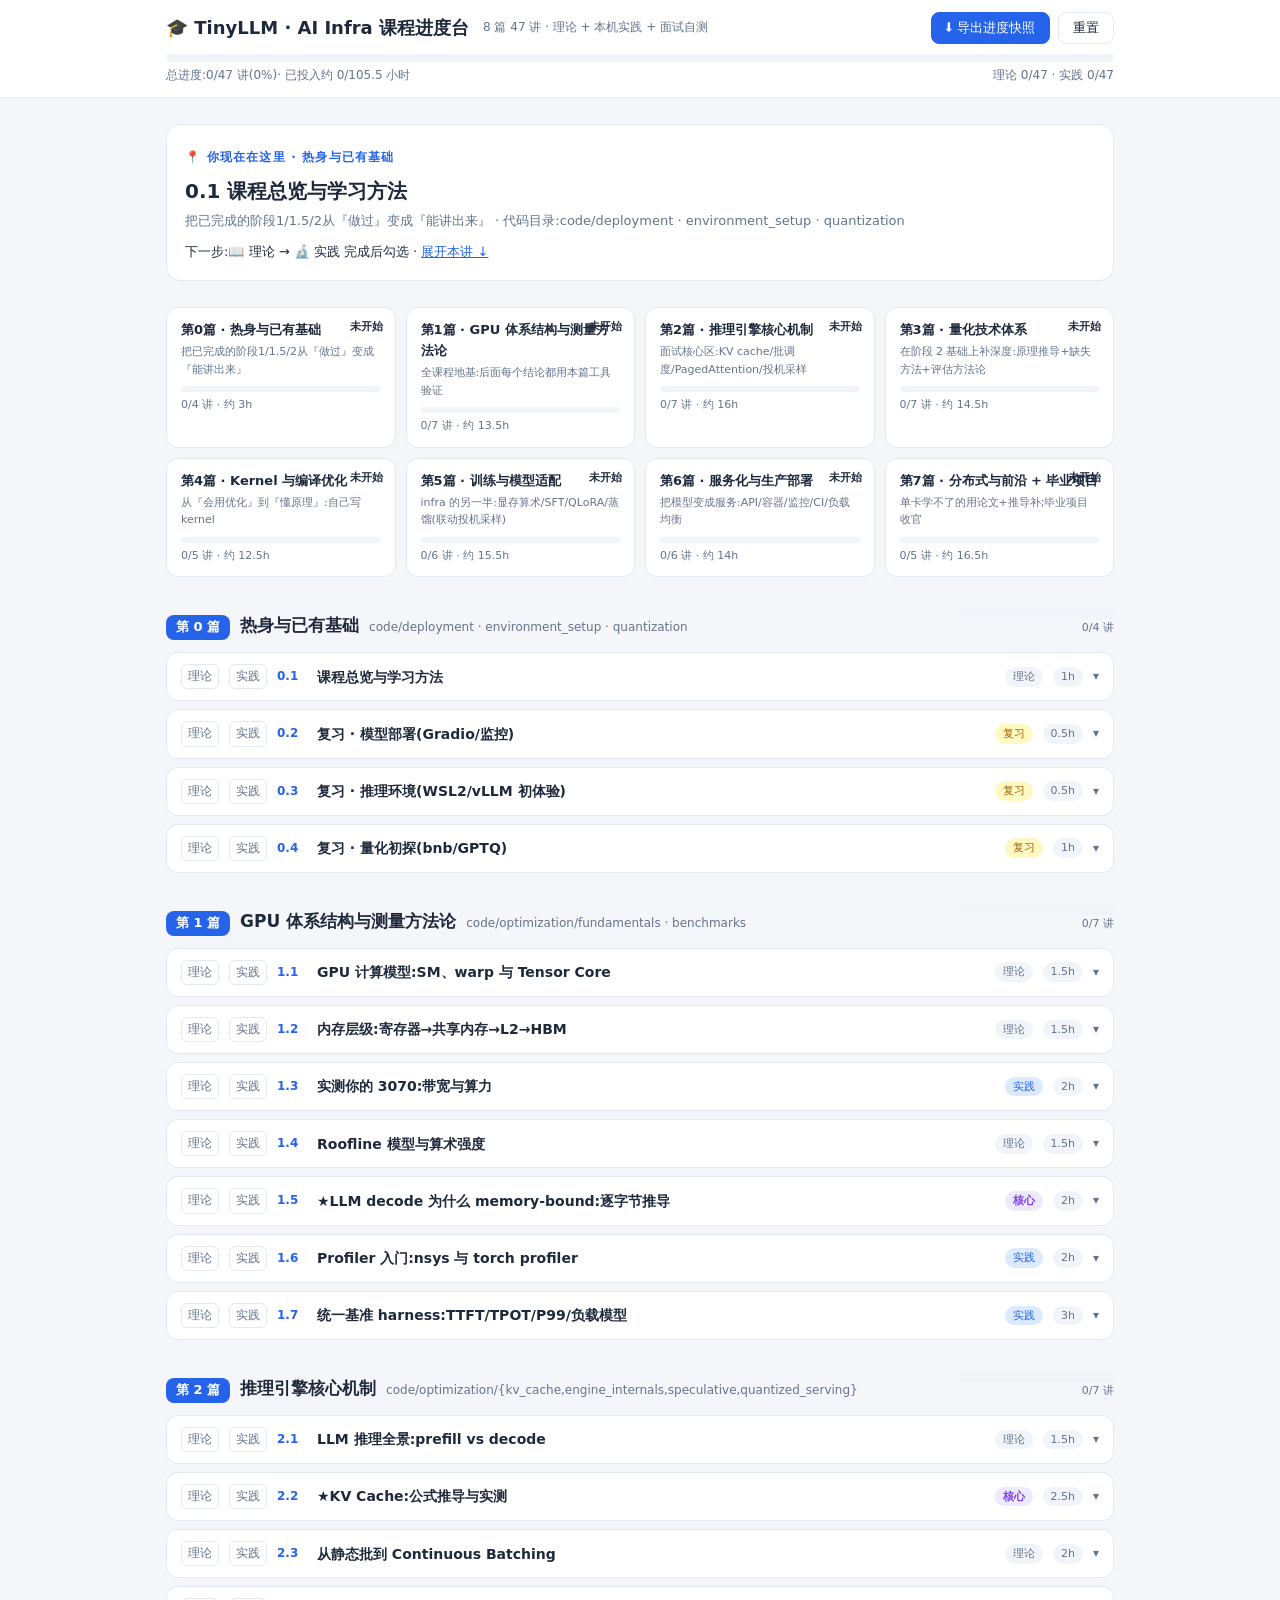
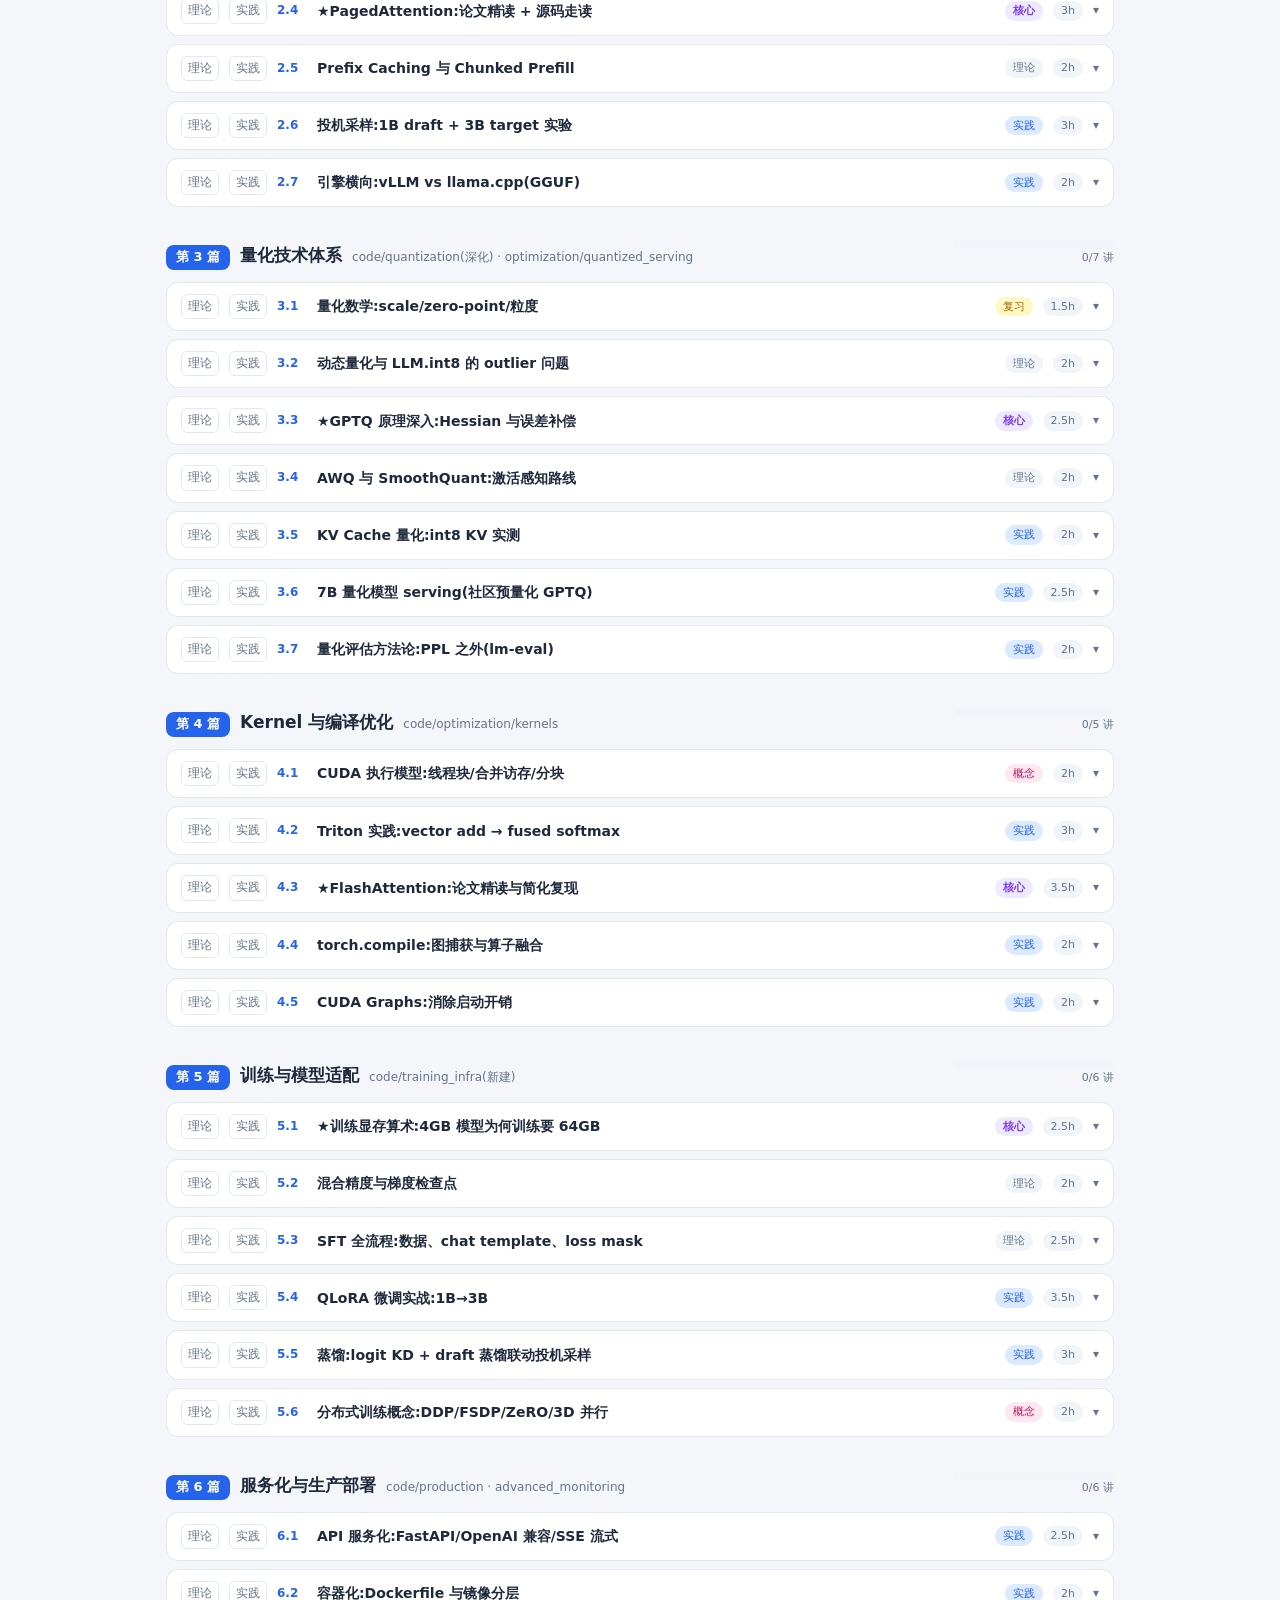
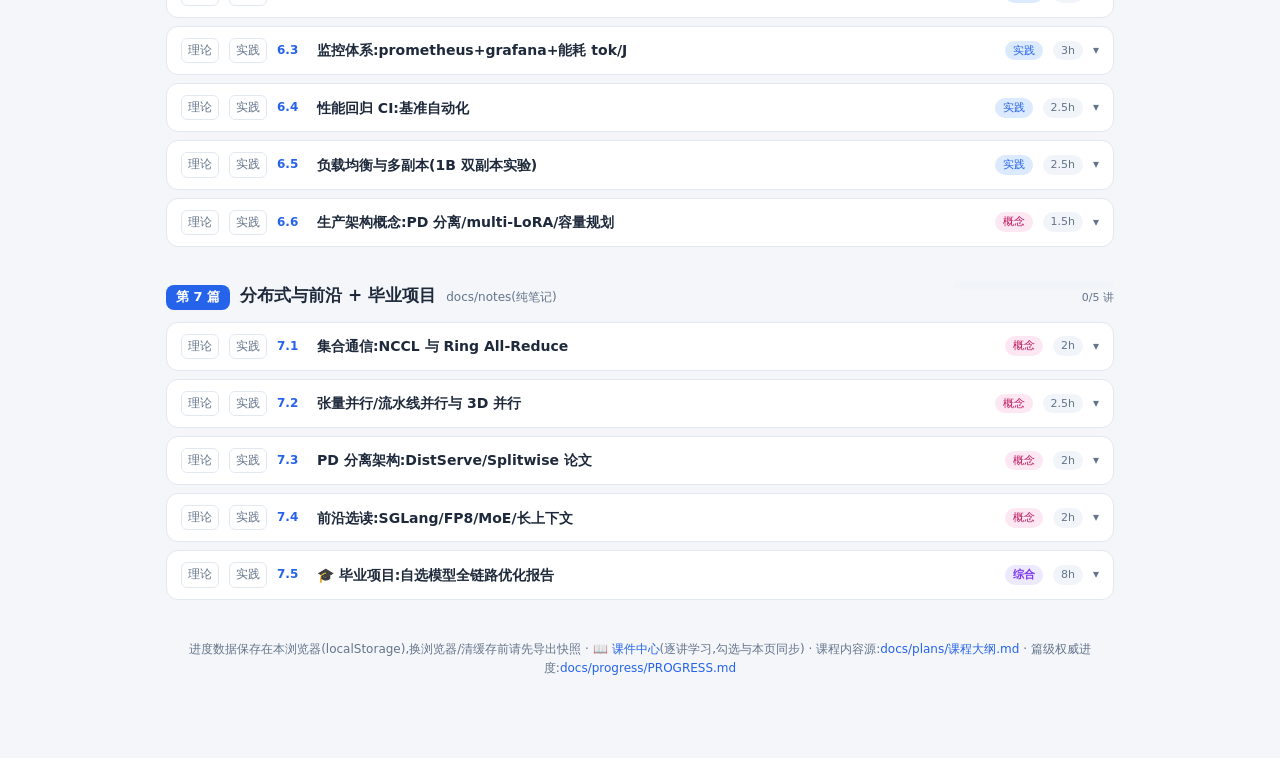
==== commit 4f127048: "docs: 接入课件层与学习循环协议 - 课程大纲增学习循环协议节(备课→自学→答疑→沉淀,粒度=篇) - INDEX 增课件层;README/dashboard 页脚/PROGRESS/config" ====
--- a/docs/dashboard.html
+++ b/docs/dashboard.html
@@ -126,6 +126,7 @@
   <main id="course"></main>
   <footer>
     进度数据保存在本浏览器(localStorage),换浏览器/清缓存前请先导出快照 ·
+    📖 <a href="course/index.html">课件中心</a>(逐讲学习,勾选与本页同步) ·
     课程内容源:<a href="plans/课程大纲.md">docs/plans/课程大纲.md</a> ·
     篇级权威进度:<a href="progress/PROGRESS.md">docs/progress/PROGRESS.md</a>
   </footer>
